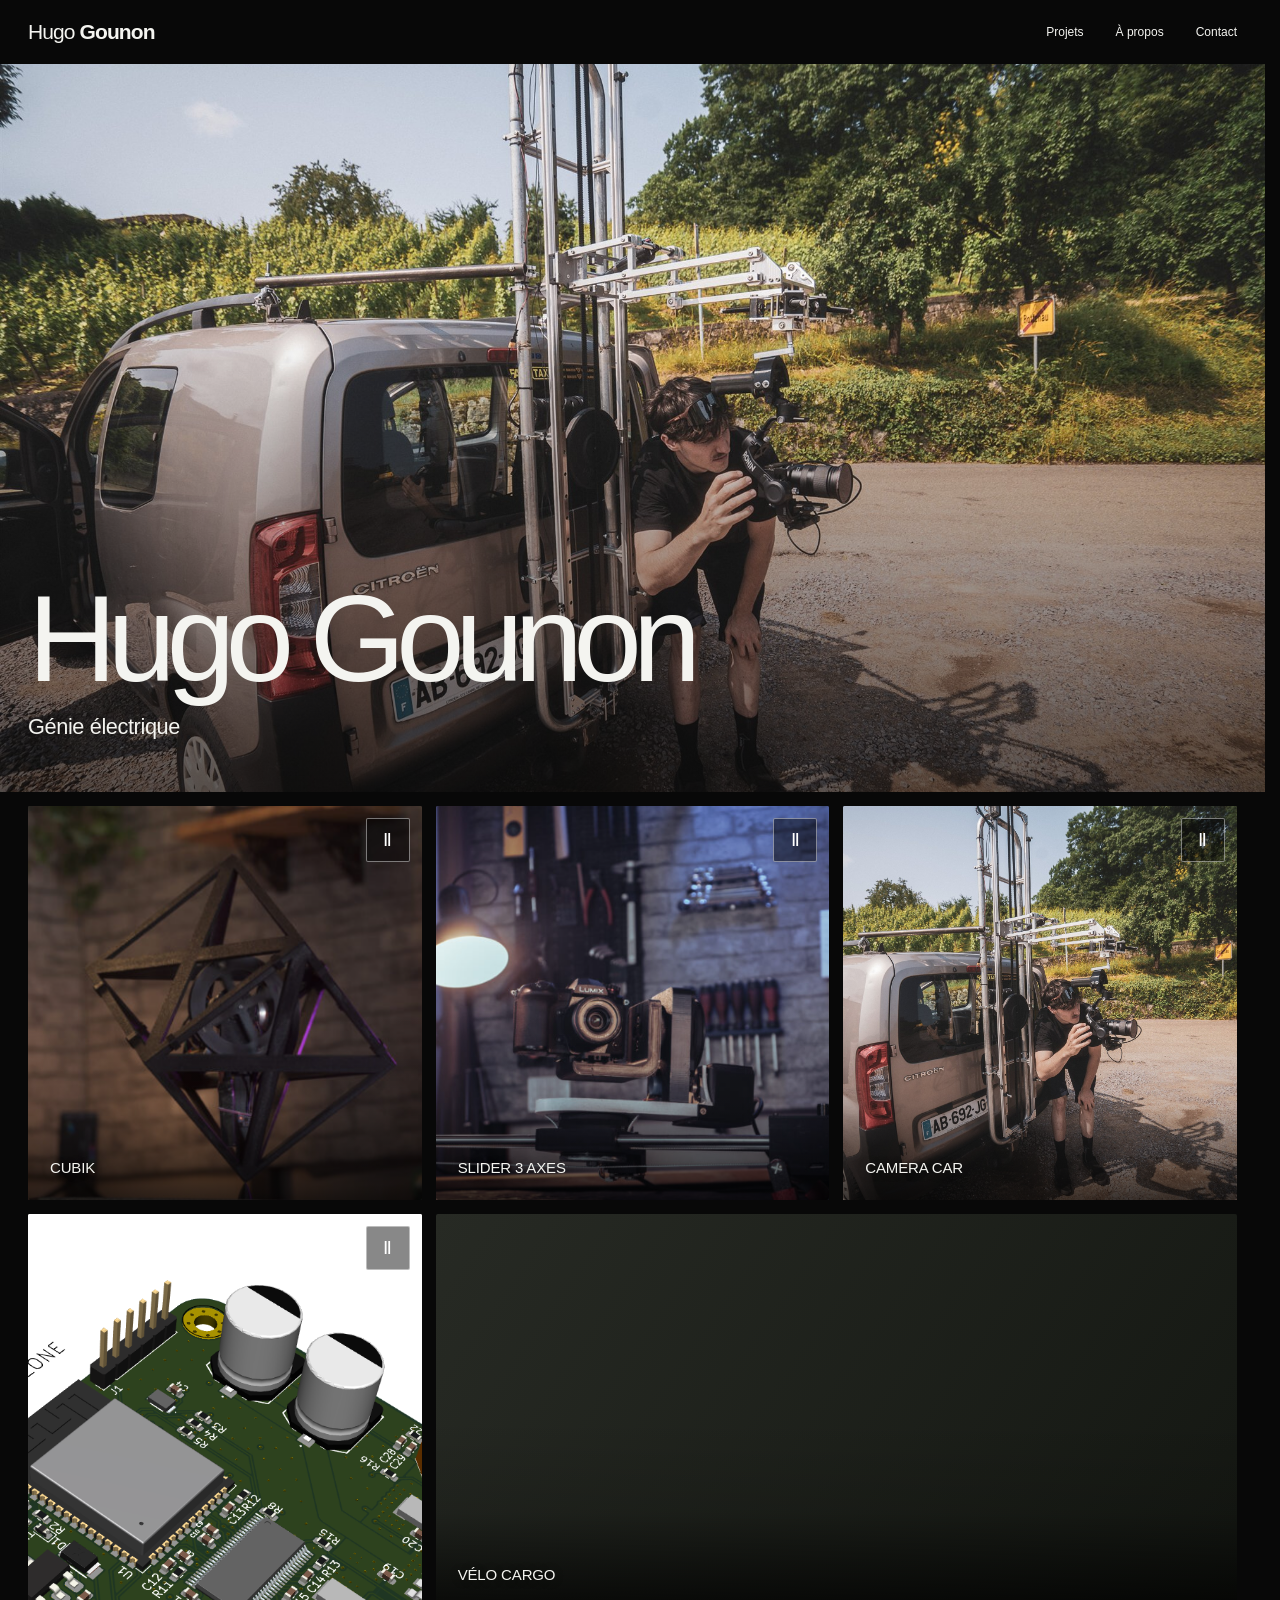
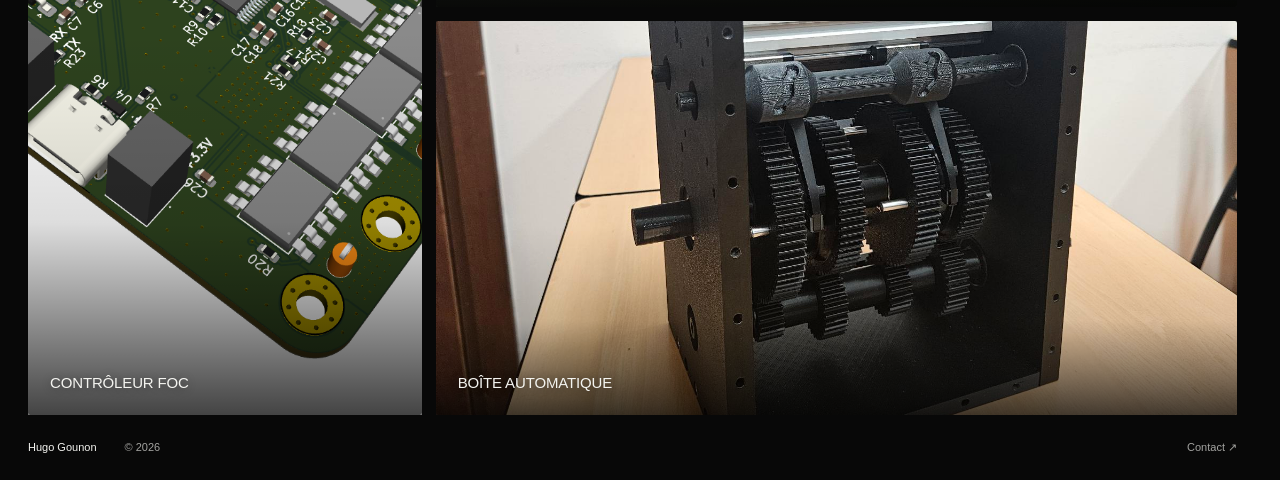
==== index.html @ f980e401 "Add files via upload" ====
<!doctype html>
<html lang="fr">
<head>
  <meta charset="utf-8">
  <meta name="viewport" content="width=device-width, initial-scale=1">
  <meta name="theme-color" content="#080808">
  <meta name="description" content="Hugo Gounon, génie électrique. Six projets en automatique, électronique embarquée, conception mécanique et audiovisuel.">
  <title>Hugo Gounon — Génie électrique</title>
  <link rel="icon" href="assets/favicon.svg" type="image/svg+xml">
  <link rel="stylesheet" href="style.css">
  <script src="script.js" defer></script>
  <noscript><style>.info-dialog{display:block;position:static;width:calc(100% - 48px);height:auto;max-height:none;margin:24px auto}.dialog-close{display:none}</style></noscript>
</head>
<body>
  <a class="skip-link" href="#contenu">Aller au contenu</a>
  <header class="site-header"><a class="wordmark" href="index.html#accueil" aria-label="Hugo Gounon, accueil">Hugo <span>Gounon</span></a><nav aria-label="Navigation principale"><a href="index.html#projets">Projets</a><a href="index.html#a-propos" data-panel>À propos</a><a href="index.html#contact" data-panel>Contact</a></nav></header>
  <main id="contenu">
    <section class="hero media-panel" id="accueil" aria-labelledby="hero-title" data-media="accueil" data-media-title="Accueil">
      <div class="media-stage" aria-hidden="true"></div><button class="media-toggle" type="button" hidden aria-label="Mettre en pause le média : Accueil">Ⅱ</button>
      <div class="media-shade" aria-hidden="true"></div>
      <div class="hero-content"><h1 id="hero-title">Hugo Gounon</h1><p>Génie électrique</p></div>
    </section>
    <section class="mosaic" id="projets" aria-labelledby="projects-title">
      <h2 id="projects-title" class="sr-only">Projets personnels</h2>
      <div class="project-grid" data-count="6" data-remainder="6" data-odd="false">
        <article class="project-tile media-panel media-theme-cubik" data-media="cubik" data-media-title="CUBIK">
          <div class="media-stage" aria-hidden="true"></div><button class="media-toggle" type="button" hidden aria-label="Mettre en pause le média : CUBIK">Ⅱ</button>
          <a class="tile-link" href="projects/cubik.html"><h3>CUBIK</h3><span class="tile-arrow" aria-hidden="true">↗</span></a>
        </article>
        <article class="project-tile media-panel media-theme-slider" data-media="slider" data-media-title="SLIDER 3 AXES">
          <div class="media-stage" aria-hidden="true"></div><button class="media-toggle" type="button" hidden aria-label="Mettre en pause le média : SLIDER 3 AXES">Ⅱ</button>
          <a class="tile-link" href="projects/slider.html"><h3>SLIDER 3 AXES</h3><span class="tile-arrow" aria-hidden="true">↗</span></a>
        </article>
        <article class="project-tile media-panel media-theme-camera-car" data-media="camera-car" data-media-title="CAMERA CAR">
          <div class="media-stage" aria-hidden="true"></div><button class="media-toggle" type="button" hidden aria-label="Mettre en pause le média : CAMERA CAR">Ⅱ</button>
          <a class="tile-link" href="projects/camera-car.html"><h3>CAMERA CAR</h3><span class="tile-arrow" aria-hidden="true">↗</span></a>
        </article>
        <article class="project-tile media-panel media-theme-foc" data-media="foc" data-media-title="CONTRÔLEUR FOC">
          <div class="media-stage" aria-hidden="true"></div><button class="media-toggle" type="button" hidden aria-label="Mettre en pause le média : CONTRÔLEUR FOC">Ⅱ</button>
          <a class="tile-link" href="projects/foc.html"><h3>CONTRÔLEUR FOC</h3><span class="tile-arrow" aria-hidden="true">↗</span></a>
        </article>
        <article class="project-tile media-panel media-theme-cargo" data-media="cargo" data-media-title="VÉLO CARGO">
          <div class="media-stage" aria-hidden="true"></div><button class="media-toggle" type="button" hidden aria-label="Mettre en pause le média : VÉLO CARGO">Ⅱ</button>
          <a class="tile-link" href="projects/cargo.html"><h3>VÉLO CARGO</h3><span class="tile-arrow" aria-hidden="true">↗</span></a>
        </article>
        <article class="project-tile media-panel media-theme-boite-auto" data-media="boite-auto" data-media-title="BOÎTE AUTOMATIQUE">
          <div class="media-stage" aria-hidden="true"></div><button class="media-toggle" type="button" hidden aria-label="Mettre en pause le média : BOÎTE AUTOMATIQUE">Ⅱ</button>
          <a class="tile-link" href="projects/boite-auto.html"><h3>BOÎTE AUTOMATIQUE</h3><span class="tile-arrow" aria-hidden="true">↗</span></a>
        </article>
      </div>
    </section>
  </main>
  <footer><a href="index.html#accueil" class="footer-name">Hugo Gounon</a><p>© <span id="year">2026</span></p><a href="index.html#contact" data-panel>Contact ↗</a></footer>
  <dialog class="info-dialog" id="a-propos" aria-labelledby="about-title">
    <div class="dialog-header"><span>Hugo Gounon</span><button class="dialog-close" type="button" data-close aria-label="Fermer À propos">Fermer <span aria-hidden="true">×</span></button></div>
    <div class="dialog-content"><h2 id="about-title" tabindex="-1">À propos.</h2><p class="lead">Je m’appelle Hugo Gounon.<br>Je suis étudiant en génie électrique à l’INSA Strasbourg.</p><p>Mes projets relient l’électronique, la programmation embarquée et la conception mécanique, avec des applications en automatique, en mobilité et en prise de vue.</p>
      <section id="competences" aria-labelledby="skills-title"><h3 id="skills-title">Compétences mises en pratique</h3><dl class="skills-list"><div><dt>Automatique et systèmes embarqués</dt><dd>Régulation PID, filtre complémentaire, Arduino, ESP32 et SimpleFOC.</dd></div><div><dt>Électronique</dt><dd>Conception et routage sous KiCad, électronique de commande et de puissance.</dd></div><div><dt>Conception mécanique et fabrication</dt><dd>Modélisation 3D, usinage, soudure et intégration électromécanique.</dd></div><div><dt>Intégration audiovisuelle</dt><dd>Mouvements de caméra motorisés et création de contenus photo et vidéo.</dd></div></dl></section>
    </div>
  </dialog>
  <dialog class="info-dialog contact-dialog" id="contact" aria-labelledby="contact-title">
    <div class="dialog-header"><span>Hugo Gounon</span><button class="dialog-close" type="button" data-close aria-label="Fermer Contact">Fermer <span aria-hidden="true">×</span></button></div>
    <div class="dialog-content"><h2 id="contact-title" tabindex="-1">Contact.</h2><p class="lead">Pour échanger sur mon parcours ou mes projets.</p><a class="email-link" href="mailto:hugo.gounon@gmail.com">hugo.gounon@gmail.com <span aria-hidden="true">↗</span></a></div>
  </dialog>
</body>
</html>
---- style.css ----
@charset "UTF-8";

:root {
  color-scheme: dark;
  --background: #080808;
  --text: #f4f4f0;
  --muted: #a3a3a0;
  --line: #ffffff24;
  --gutter: 28px;
  --gap: 14px;
}
* { box-sizing: border-box; }
html { scroll-behavior: smooth; scroll-padding-top: 78px; scrollbar-gutter: stable; }
body { margin: 0; background: var(--background); color: var(--text); font-family: Arial, Helvetica, sans-serif; -webkit-font-smoothing: antialiased; }
body.has-panel { overflow: hidden; }
a { color: inherit; text-decoration: none; }
button { font: inherit; color: inherit; cursor: pointer; }
a, button { -webkit-tap-highlight-color: transparent; }
a:focus-visible, button:focus-visible { outline: 2px solid white; outline-offset: 5px; }
[hidden] { display: none !important; }
h1, h2, h3, p { margin-top: 0; }
::selection { background: #e3e3d9; color: #080808; }
.sr-only, .media-status { position: absolute; width: 1px; height: 1px; padding: 0; margin: -1px; overflow: hidden; clip-path: inset(50%); white-space: nowrap; border: 0; }
.skip-link { position: fixed; z-index: 100; top: 10px; left: 16px; padding: 12px 16px; background: white; color: black; transform: translateY(-160%); }
.skip-link:focus { transform: translateY(0); }

/* Une seule ligne noire. Aucun menu masqué sur téléphone. */
.site-header { position: sticky; top: 0; z-index: 20; height: 64px; padding: 0 var(--gutter); display: flex; align-items: center; justify-content: space-between; gap: 24px; background: #080808; }
.wordmark { font-size: 21px; font-weight: 400; letter-spacing: -.9px; white-space: nowrap; }
.wordmark span { font-weight: 700; }
nav { display: flex; align-items: center; gap: 32px; }
nav a { padding: 14px 0; font-size: 12px; line-height: 1.4; white-space: nowrap; }
nav a:hover { color: #b7b7b0; }

/* Un seul visuel et deux lignes d’identité. */
.media-panel { position: relative; isolation: isolate; overflow: hidden; background: #17191a; }
.media-stage { position: absolute; inset: 0; z-index: -2; pointer-events: none; }
.media-stage img, .media-stage video { position: absolute; inset: 0; width: 100%; height: 100%; object-fit: cover; object-position: var(--media-position, center); }
.media-fallback { z-index: 0; }
.media-slide { z-index: 1; }
.media-video { z-index: 2; }
.media-slide, .media-video { opacity: 0; transition: opacity 1.4s ease; }
.media-slide.is-active, .media-video.is-playing { opacity: 1; }
.hero { min-height: 520px; height: calc(88svh - 64px); max-height: 1000px; display: flex; align-items: flex-end; padding: 52px var(--gutter); }
.hero .media-stage { background: #10141c; }
.hero { background: radial-gradient(ellipse at 76% 22%, #252a27 0%, #121615 42%, #0b0d0c 80%); }
.hero .media-stage:empty { background: transparent; }
.hero .media-fallback { object-position: var(--media-position, center); }
.media-shade { position: absolute; inset: 0; z-index: -1; pointer-events: none; background: linear-gradient(0deg, #0009, transparent 64%); }
.hero-content h1 { font-size: clamp(54px, 9.6vw, 156px); font-weight: 500; letter-spacing: -.075em; line-height: .94; margin-bottom: 18px; overflow-wrap: anywhere; }
.hero-content p { font-size: clamp(17px, 1.7vw, 25px); font-weight: 400; letter-spacing: -.4px; margin-bottom: 0; }
.media-toggle { position: absolute; z-index: 4; right: 12px; top: 12px; width: 44px; height: 44px; padding: 0; display: grid; place-items: center; border: 1px solid #ffffff70; border-radius: 2px; background: #0007; color: white; font-size: 18px; line-height: 1; }
.media-toggle:hover { background: #000c; }
.hero .media-toggle { top: auto; bottom: 32px; right: var(--gutter); }

/* Le motif complet : 3 carrés / portrait + paysage / portrait + 2 carrés.
   Les emplacements réellement présents déterminent la taille de la grille. */
.mosaic { margin: 0; padding: var(--gap) var(--gutter) 0; container-type: inline-size; }
.project-grid { display: grid; grid-template-columns: repeat(3, minmax(0, 1fr)); grid-auto-flow: row; grid-auto-rows: calc((100vw - 2 * var(--gutter) - 2 * var(--gap)) / 3); gap: var(--gap); }
@supports (width: 1cqw) { .project-grid { grid-auto-rows: calc((100cqw - 2 * var(--gap)) / 3); } }
.project-tile { border-radius: 2px; min-width: 0; min-height: 0; }
.project-tile:nth-child(7n + 4) { grid-row: span 2; }
.project-tile:nth-child(7n + 5) { grid-column: span 2; }
/* Adaptation des séries courtes, sans case de remplissage. */
.project-grid[data-count="2"] .project-tile:nth-child(2) { grid-column: span 2; }
.project-grid[data-count="1"] { grid-template-columns: 1fr; grid-auto-rows: auto; }
.project-grid[data-count="1"] .project-tile { aspect-ratio: 16 / 9; }
/* Un reliquat de 4 ou 6 vues occupe aussi toute la largeur, sans faux média. */
.project-grid[data-remainder="4"] .project-tile:last-child { grid-column: span 3; grid-row: span 1; }
.project-grid[data-remainder="6"] .project-tile:last-child { grid-column: span 2; }
.project-grid[data-remainder="1"]:not([data-count="1"]) .project-tile:last-child { grid-column: span 3; }
.project-grid[data-remainder="2"] .project-tile:last-child { grid-column: span 2; }
.project-grid[data-remainder="5"] .project-tile:nth-last-child(2) { grid-row: span 1; }
.media-theme-cubik { background: linear-gradient(145deg, #282c29, #141715); }
.media-theme-slider { background: linear-gradient(135deg, #232827, #121615); }
.media-theme-camera-car { background: linear-gradient(155deg, #292929, #161616); }
.media-theme-foc { background: linear-gradient(165deg, #282923, #151612); }
.media-theme-cargo { background: linear-gradient(125deg, #272a24, #141712); }
.media-theme-boite-auto { background: linear-gradient(150deg, #25292b, #131617); }
.project-tile .media-stage { transition: transform .8s cubic-bezier(.2,.6,.3,1); }
.tile-link { position: absolute; inset: 0; display: flex; justify-content: space-between; align-items: flex-end; gap: 20px; padding: 22px; background: linear-gradient(0deg, #000b, #0002 24%, transparent 48%); }
.tile-link h3 { font-size: 15px; font-weight: 400; line-height: 1.4; letter-spacing: -.15px; margin: 0; max-width: calc(100% - 30px); text-shadow: 0 1px 8px #0006; }
.tile-arrow { flex-shrink: 0; font-size: 22px; line-height: 1; opacity: 0; transform: translate(-3px, 3px); transition: opacity .25s, transform .25s; }
.tile-link:focus-visible { outline-offset: -5px; }
.project-tile:focus-within .tile-arrow { opacity: 1; transform: none; }
@media (hover: hover) and (pointer: fine) {
  .project-tile:hover .media-stage { transform: scale(1.025); }
  .project-tile:hover .tile-arrow { opacity: 1; transform: none; }
}
@media (hover: none) { .tile-arrow { opacity: 1; transform: none; } }

footer { padding: 26px var(--gutter); display: flex; align-items: center; gap: 28px; font-size: 11px; color: var(--muted); }
footer p { margin: 0; }
footer>a:last-child { margin-left: auto; }
.footer-name { color: var(--text); }

/* Les explications sont disponibles au clic, hors de la page d’accueil. */
.info-dialog { position: fixed; inset: 0 0 0 auto; margin: 0; padding: 0; width: min(760px, 100%); max-width: 100%; height: 100dvh; max-height: 100dvh; overflow: auto; overscroll-behavior: contain; border: 0; border-left: 1px solid var(--line); background: #111212; color: var(--text); }
.info-dialog::backdrop { background: #000a; backdrop-filter: blur(5px); }
.dialog-header { position: sticky; top: 0; z-index: 2; padding: 18px 32px; background: #111212; border-bottom: 1px solid var(--line); display: flex; justify-content: space-between; align-items: center; gap: 20px; font-size: 11px; }
.dialog-close { min-height: 44px; padding: 10px 0 10px 16px; border: 0; background: transparent; font-size: 11px; }
.dialog-close span { font-size: 24px; vertical-align: -2px; margin-left: 14px; }
.dialog-content { padding: 54px clamp(24px, 5vw, 64px) 64px; }
.dialog-content h2 { font-size: clamp(40px, 5.5vw, 70px); line-height: .98; letter-spacing: -.055em; font-weight: 500; margin-bottom: 36px; }
.dialog-content h2:focus { outline: none; }
.dialog-content h3 { font-size: 21px; font-weight: 500; letter-spacing: -.5px; line-height: 1.3; margin: 38px 0 16px; }
.dialog-content p { font-size: 14px; line-height: 1.85; color: #b7bcb8; }
.dialog-content .lead { font-size: 20px; line-height: 1.6; color: var(--text); }
.editor-note { border-left: 1px solid #858c7c; padding-left: 18px; margin: 30px 0; }
.editor-note h3 { margin-top: 0; }
.skills-list { margin: 24px 0 40px; }
.skills-list>div { padding: 20px 0; border-top: 1px solid var(--line); }
.skills-list dt { font-size: 15px; margin-bottom: 8px; }
.skills-list dd { margin: 0; font-size: 13px; line-height: 1.7; color: var(--muted); }
.cv-status { padding-top: 20px; border-top: 1px solid var(--line); }
code { color: #d4d9cd; font-size: .95em; }
.email-link { display: inline-block; max-width: 100%; font-size: clamp(16px, 2.5vw, 25px); padding: 20px 0; border-bottom: 1px solid #fff8; overflow-wrap: anywhere; }
.email-link span { margin-left: 12px; }

/* Pages de projets : un média principal, un récit lisible et des repères sobres. */
.project-main { max-width: 1640px; margin: 0 auto; }
.project-intro { padding: 48px var(--gutter) 52px; }
.back-link { display: inline-flex; align-items: center; gap: 16px; min-height: 44px; font-size: 12px; color: #c3c6bf; margin-bottom: 52px; }
.back-link:hover { color: white; }
.project-intro h1 { font-size: clamp(38px, 7.7vw, 124px); line-height: .98; letter-spacing: -.06em; font-weight: 500; margin: 0 0 22px; overflow-wrap: anywhere; }
.project-subtitle { font-size: clamp(20px, 2.5vw, 34px); line-height: 1.3; letter-spacing: -.6px; margin-bottom: 26px; }
.project-hook { max-width: 730px; font-size: clamp(16px, 1.5vw, 20px); line-height: 1.7; color: #b8bdb7; margin-bottom: 0; }
.project-status { display: table; padding: 8px 12px; border: 1px solid #ffffff38; font-size: 10px; line-height: 1.6; letter-spacing: 1px; margin: 0 0 26px; }
.project-main-media { margin: 0 var(--gutter); aspect-ratio: 16 / 9; border-radius: 2px; }
.project-main-media .media-stage { pointer-events: auto; z-index: 0; }
.project-main-media .media-stage img, .project-main-media .media-stage video { object-fit: contain; }
.project-main-media .detail-video { opacity: 1; }
.media-empty-title { position: absolute; z-index: 3; left: 24px; bottom: 22px; margin: 0; font-size: 16px; font-weight: 400; pointer-events: none; }
.project-body { display: grid; grid-template-columns: minmax(0, 1.65fr) minmax(240px, 1fr); gap: clamp(36px, 7vw, 112px); padding: 76px var(--gutter); }
.project-copy { max-width: 760px; min-width: 0; }
.project-copy section+section { margin-top: 44px; }
.project-copy h2, .project-facts h2, .project-gallery h2, .project-links h2 { font-size: 23px; line-height: 1.3; letter-spacing: -.5px; font-weight: 500; margin-bottom: 22px; }
.project-copy p, .project-copy li { font-size: 15px; line-height: 1.85; color: #b8bdb7; overflow-wrap: anywhere; }
.project-copy p:last-child { margin-bottom: 0; }
.project-copy ul { padding-left: 20px; margin: 0; }
.project-copy li+li { margin-top: 10px; }
.project-facts { align-self: start; position: sticky; top: 100px; min-width: 0; }
.project-facts h2 { font-size: 16px; margin-bottom: 28px; }
.project-facts dl { margin: 0; }
.project-facts dl>div { border-top: 1px solid var(--line); padding: 18px 0; }
.project-facts dt { font-size: 11px; line-height: 1.6; color: #a3aba0; margin-bottom: 7px; }
.project-facts dd { margin: 0; font-size: 18px; line-height: 1.5; letter-spacing: -.3px; overflow-wrap: anywhere; }
.project-gallery { margin: 0 var(--gutter) 64px; }
.gallery-grid { display: grid; grid-template-columns: repeat(2, minmax(0, 1fr)); gap: var(--gap); }
.gallery-grid figure { margin: 0; min-width: 0; background: #151816; overflow: hidden; border-radius: 2px; align-self: start; }
.gallery-grid img { display: block; width: 100%; height: auto; object-fit: contain; opacity: 0; }
.gallery-grid img.is-loaded { opacity: 1; }
.gallery-grid figcaption { padding: 16px; color: #b8bdb7; font-size: 12px; line-height: 1.7; }
.project-links { margin: 0 var(--gutter) 64px; padding-top: 32px; border-top: 1px solid var(--line); }
.project-links>div { display: flex; flex-wrap: wrap; gap: 20px 40px; }
.project-links a { display: inline-flex; align-items: center; gap: 32px; min-height: 44px; border-bottom: 1px solid #ffffff70; padding: 10px 0; font-size: 13px; }
.project-pagination { display: flex; justify-content: space-between; align-items: center; gap: 32px; margin: 0 var(--gutter); padding: 34px 0; border-top: 1px solid var(--line); }
.project-pagination a { min-width: 0; min-height: 44px; font-size: 13px; line-height: 1.6; overflow-wrap: anywhere; }
.project-pagination a:last-child { text-align: right; }
.pagination-label { display: block; font-size: 10px; line-height: 1.7; color: #a3aba0; margin-bottom: 8px; }
.project-page footer { border-top: 1px solid var(--line); }

@media (max-width: 800px) and (min-width: 561px) {
  .project-grid { grid-template-columns: repeat(2, minmax(0, 1fr)); grid-auto-rows: calc((100cqw - var(--gap)) / 2); }
  .project-tile:nth-child(n) { grid-column: auto; grid-row: auto; }
  .project-grid[data-count="2"] .project-tile:nth-child(2) { grid-column: auto; }
  .project-grid[data-remainder] .project-tile:last-child { grid-column: auto; }
  .project-grid[data-remainder="1"]:not([data-count="1"]) .project-tile:last-child { grid-column: auto; }
  .project-grid[data-odd="true"] .project-tile:last-child { grid-column: span 2; }
  .project-grid[data-count="1"] .project-tile:last-child { grid-column: auto; }
  .project-grid[data-count="1"] { grid-auto-rows: auto; }
}
@media (max-width: 800px) {
  .project-body { grid-template-columns: 1fr; padding-top: 46px; gap: 46px; }
  .project-facts { position: static; }
  .project-facts dl { display: grid; grid-template-columns: repeat(2, minmax(0, 1fr)); gap: 0 24px; }
}
@media (max-width: 560px) {
  :root { --gutter: 24px; --gap: 12px; }
  html { scroll-padding-top: 68px; }
  .site-header { height: 60px; gap: 14px; }
  .wordmark { font-size: 16px; letter-spacing: -.6px; }
  nav { gap: 17px; }
  nav a { font-size: 11px; min-height: 44px; display: flex; align-items: center; }
  .hero { min-height: 440px; height: calc(82svh - 60px); padding-bottom: 35px; }
  .hero-content h1 { font-size: clamp(39px, 11vw, 62px); letter-spacing: -.07em; margin-bottom: 13px; }
  .hero-content p { font-size: 17px; }
  .hero .media-toggle { bottom: auto; top: 16px; right: 16px; }
  .project-grid { grid-template-columns: 1fr; grid-auto-rows: auto; }
  .project-tile:nth-child(n), .project-grid[data-count="2"] .project-tile:nth-child(n), .project-grid[data-remainder] .project-tile:last-child, .project-grid[data-remainder="1"]:not([data-count="1"]) .project-tile:last-child { grid-column: auto; grid-row: auto; aspect-ratio: 1 / 1; }
  .project-tile:nth-child(7n + 4) { aspect-ratio: 3 / 4; }
  .project-tile:nth-child(7n + 5), .project-grid[data-count="2"] .project-tile:nth-child(2) { aspect-ratio: 4 / 3; }
  .tile-link { padding: 19px; }
  .tile-link h3 { font-size: 14px; }
  .tile-arrow { opacity: 1; transform: none; }
  footer { gap: 18px; padding-top: 24px; padding-bottom: 24px; font-size: 10px; }
  .dialog-header { padding: 12px 24px; }
  .dialog-content { padding-top: 38px; }
  .dialog-content .lead { font-size: 18px; }
  .project-intro { padding-top: 22px; padding-bottom: 32px; }
  .back-link { margin-bottom: 32px; }
  .project-intro h1 { font-size: clamp(34px, 9.4vw, 53px); }
  .project-main-media { aspect-ratio: 4 / 3; }
  .media-empty-title { left: 18px; bottom: 18px; font-size: 13px; }
  .project-body { padding-bottom: 46px; }
  .project-copy h2, .project-gallery h2, .project-links h2 { font-size: 21px; }
  .project-copy p, .project-copy li { font-size: 14px; }
  .project-facts dd { font-size: 16px; }
  .gallery-grid { grid-template-columns: 1fr; }
  .project-pagination { gap: 20px; }
  .project-pagination a { font-size: 11px; }
}
@media (max-width: 350px) {
  .site-header { gap: 10px; }
  nav { gap: 12px; }
  nav a { font-size: 10px; }
  .wordmark { font-size: 15px; }
}
@media (prefers-reduced-motion: reduce) {
  html { scroll-behavior: auto; }
  *, *::before, *::after { transition: none !important; animation: none !important; }
  .project-tile:hover .media-stage { transform: none; }
}
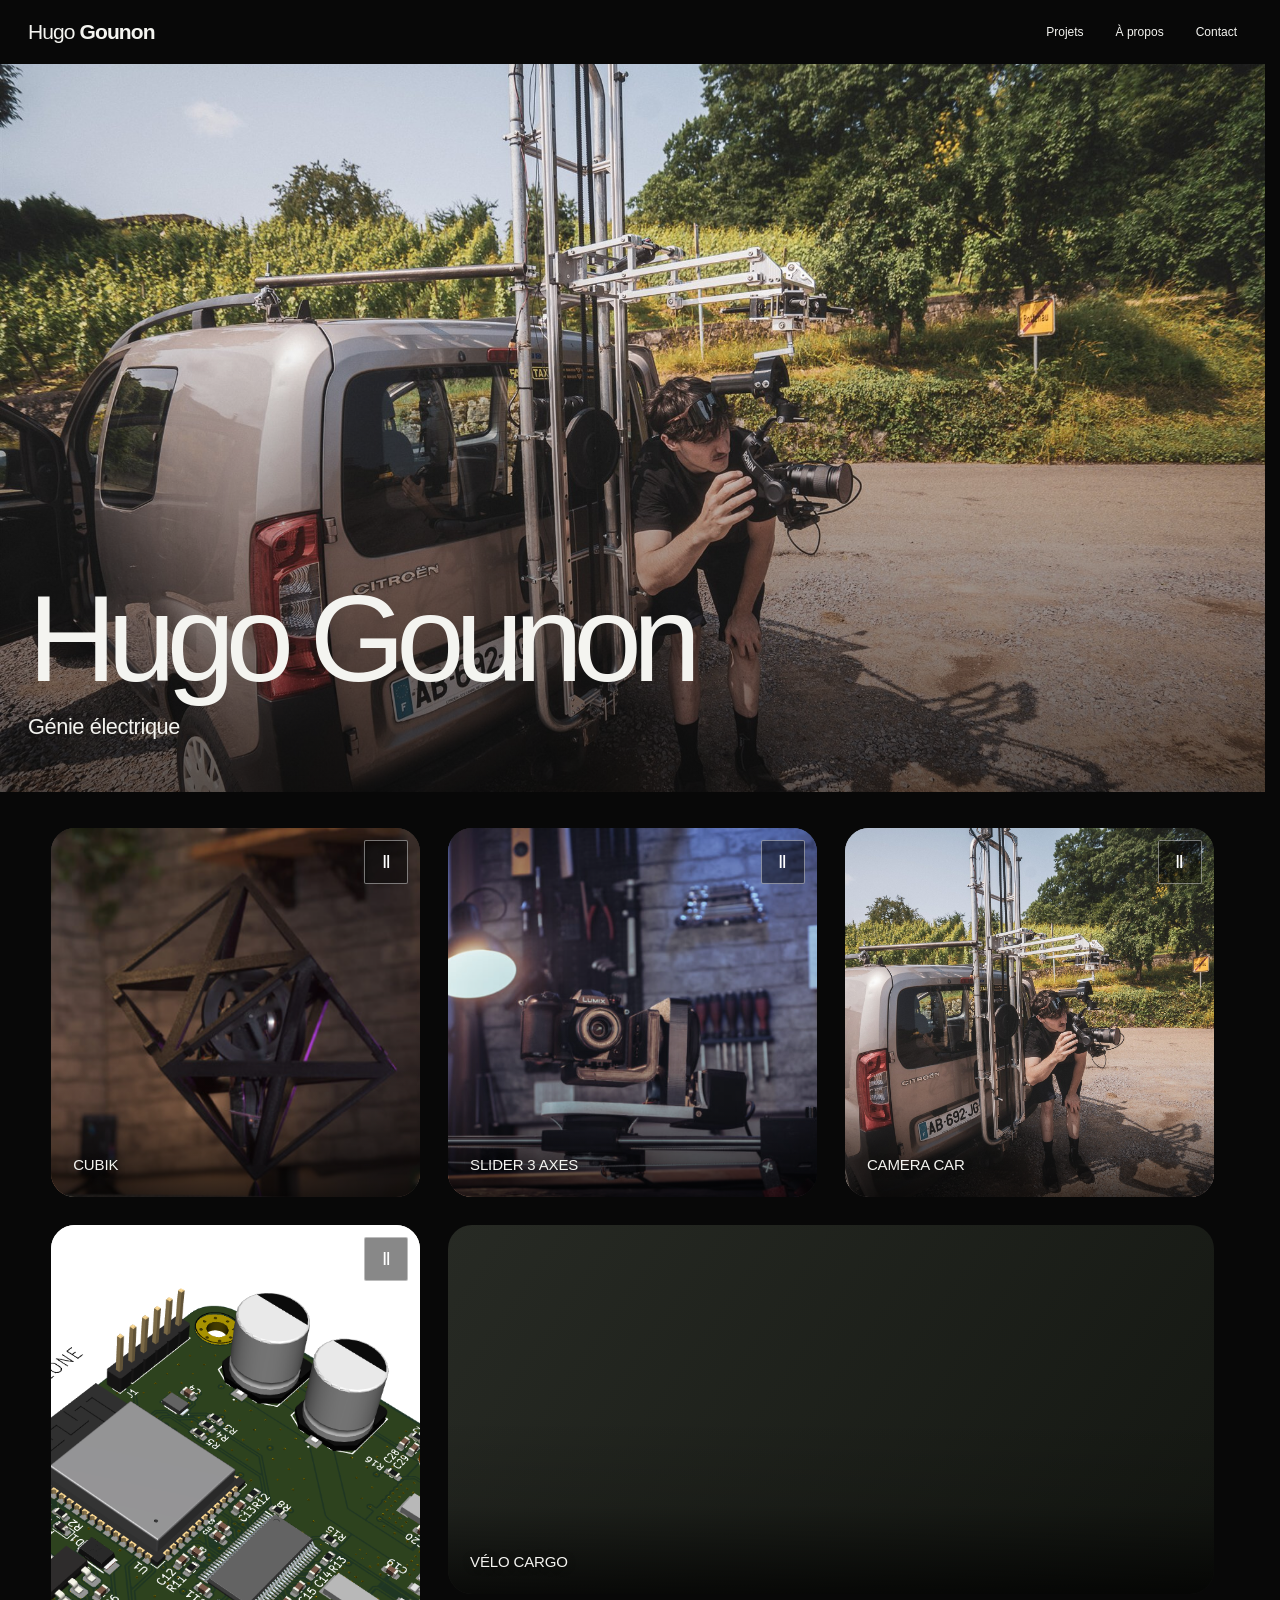
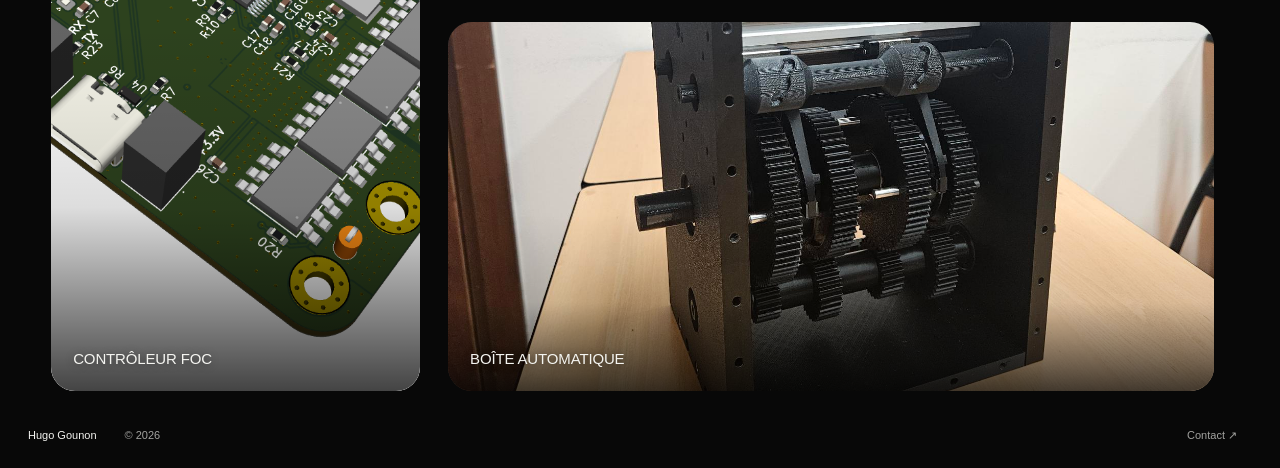
==== commit 7aac0e6b: "release" ====
--- a/index.html
+++ b/index.html
@@ -6,7 +6,7 @@
   <meta name="theme-color" content="#080808">
   <meta name="description" content="Hugo Gounon, génie électrique. Six projets en automatique, électronique embarquée, conception mécanique et audiovisuel.">
   <title>Hugo Gounon — Génie électrique</title>
-  <link rel="icon" href="assets/favicon.svg" type="image/svg+xml">
+  <link rel="icon" href="assets/hg-prod-zoom.png?v=4" type="image/png">
   <link rel="stylesheet" href="style.css">
   <script src="script.js" defer></script>
   <noscript><style>.info-dialog{display:block;position:static;width:calc(100% - 48px);height:auto;max-height:none;margin:24px auto}.dialog-close{display:none}</style></noscript>
@@ -25,27 +25,27 @@
       <div class="project-grid" data-count="6" data-remainder="6" data-odd="false">
         <article class="project-tile media-panel media-theme-cubik" data-media="cubik" data-media-title="CUBIK">
           <div class="media-stage" aria-hidden="true"></div><button class="media-toggle" type="button" hidden aria-label="Mettre en pause le média : CUBIK">Ⅱ</button>
-          <a class="tile-link" href="projects/cubik.html"><h3>CUBIK</h3><span class="tile-arrow" aria-hidden="true">↗</span></a>
+          <a class="tile-link" href="projects/cubik.html"><div class="tile-copy"><h3>CUBIK</h3><div class="tile-description"><p><span class="tile-description-text">Un cube capable de tenir sur un coin et de corriger son équilibre en temps réel.</span><span class="tile-scramble" aria-hidden="true">Un cube capable de tenir sur un coin et de corriger son équilibre en temps réel.</span></p></div></div><span class="tile-arrow" aria-hidden="true">↗</span></a>
         </article>
         <article class="project-tile media-panel media-theme-slider" data-media="slider" data-media-title="SLIDER 3 AXES">
           <div class="media-stage" aria-hidden="true"></div><button class="media-toggle" type="button" hidden aria-label="Mettre en pause le média : SLIDER 3 AXES">Ⅱ</button>
-          <a class="tile-link" href="projects/slider.html"><h3>SLIDER 3 AXES</h3><span class="tile-arrow" aria-hidden="true">↗</span></a>
+          <a class="tile-link" href="projects/slider.html"><div class="tile-copy"><h3>SLIDER 3 AXES</h3><div class="tile-description"><p><span class="tile-description-text">Un slider motorisé pour créer et reproduire des mouvements de caméra précis.</span><span class="tile-scramble" aria-hidden="true">Un slider motorisé pour créer et reproduire des mouvements de caméra précis.</span></p></div></div><span class="tile-arrow" aria-hidden="true">↗</span></a>
         </article>
         <article class="project-tile media-panel media-theme-camera-car" data-media="camera-car" data-media-title="CAMERA CAR">
           <div class="media-stage" aria-hidden="true"></div><button class="media-toggle" type="button" hidden aria-label="Mettre en pause le média : CAMERA CAR">Ⅱ</button>
-          <a class="tile-link" href="projects/camera-car.html"><h3>CAMERA CAR</h3><span class="tile-arrow" aria-hidden="true">↗</span></a>
+          <a class="tile-link" href="projects/camera-car.html"><div class="tile-copy"><h3>CAMERA CAR</h3><div class="tile-description"><p><span class="tile-description-text">Un bras articulé motorisé pour déplacer la caméra et varier les angles pendant la prise de vue.</span><span class="tile-scramble" aria-hidden="true">Un bras articulé motorisé pour déplacer la caméra et varier les angles pendant la prise de vue.</span></p></div></div><span class="tile-arrow" aria-hidden="true">↗</span></a>
         </article>
         <article class="project-tile media-panel media-theme-foc" data-media="foc" data-media-title="CONTRÔLEUR FOC">
           <div class="media-stage" aria-hidden="true"></div><button class="media-toggle" type="button" hidden aria-label="Mettre en pause le média : CONTRÔLEUR FOC">Ⅱ</button>
-          <a class="tile-link" href="projects/foc.html"><h3>CONTRÔLEUR FOC</h3><span class="tile-arrow" aria-hidden="true">↗</span></a>
+          <a class="tile-link" href="projects/foc.html"><div class="tile-copy"><h3>CONTRÔLEUR FOC</h3><div class="tile-description"><p><span class="tile-description-text">Une carte de commande pour moteur brushless, conçue intégralement autour d’un ESP32.</span><span class="tile-scramble" aria-hidden="true">Une carte de commande pour moteur brushless, conçue intégralement autour d’un ESP32.</span></p></div></div><span class="tile-arrow" aria-hidden="true">↗</span></a>
         </article>
         <article class="project-tile media-panel media-theme-cargo" data-media="cargo" data-media-title="VÉLO CARGO">
           <div class="media-stage" aria-hidden="true"></div><button class="media-toggle" type="button" hidden aria-label="Mettre en pause le média : VÉLO CARGO">Ⅱ</button>
-          <a class="tile-link" href="projects/cargo.html"><h3>VÉLO CARGO</h3><span class="tile-arrow" aria-hidden="true">↗</span></a>
+          <a class="tile-link" href="projects/cargo.html"><div class="tile-copy"><h3>VÉLO CARGO</h3><div class="tile-description"><p><span class="tile-description-text">Transformer un ancien VTT en vélo cargo électrique : une fabrication personnelle éprouvée sur 7 000 km.</span><span class="tile-scramble" aria-hidden="true">Transformer un ancien VTT en vélo cargo électrique : une fabrication personnelle éprouvée sur 7 000 km.</span></p></div></div><span class="tile-arrow" aria-hidden="true">↗</span></a>
         </article>
         <article class="project-tile media-panel media-theme-boite-auto" data-media="boite-auto" data-media-title="BOÎTE AUTOMATIQUE">
           <div class="media-stage" aria-hidden="true"></div><button class="media-toggle" type="button" hidden aria-label="Mettre en pause le média : BOÎTE AUTOMATIQUE">Ⅱ</button>
-          <a class="tile-link" href="projects/boite-auto.html"><h3>BOÎTE AUTOMATIQUE</h3><span class="tile-arrow" aria-hidden="true">↗</span></a>
+          <a class="tile-link" href="projects/boite-auto.html"><div class="tile-copy"><h3>BOÎTE AUTOMATIQUE</h3><div class="tile-description"><p><span class="tile-description-text">Développer une transmission automatique associant mécanique, capteurs et pilotage électronique.</span><span class="tile-scramble" aria-hidden="true">Développer une transmission automatique associant mécanique, capteurs et pilotage électronique.</span></p></div></div><span class="tile-arrow" aria-hidden="true">↗</span></a>
         </article>
       </div>
     </section>
--- a/style.css
+++ b/style.css
@@ -55,10 +55,10 @@
 
 /* Le motif complet : 3 carrés / portrait + paysage / portrait + 2 carrés.
    Les emplacements réellement présents déterminent la taille de la grille. */
-.mosaic { margin: 0; padding: var(--gap) var(--gutter) 0; container-type: inline-size; }
+.mosaic { --gap: 28px; max-width: 1440px; margin: 0 auto; padding: 36px clamp(24px, 4vw, 64px) 12px; container-type: inline-size; }
 .project-grid { display: grid; grid-template-columns: repeat(3, minmax(0, 1fr)); grid-auto-flow: row; grid-auto-rows: calc((100vw - 2 * var(--gutter) - 2 * var(--gap)) / 3); gap: var(--gap); }
 @supports (width: 1cqw) { .project-grid { grid-auto-rows: calc((100cqw - 2 * var(--gap)) / 3); } }
-.project-tile { border-radius: 2px; min-width: 0; min-height: 0; }
+.project-tile { border-radius: 24px; min-width: 0; min-height: 0; }
 .project-tile:nth-child(7n + 4) { grid-row: span 2; }
 .project-tile:nth-child(7n + 5) { grid-column: span 2; }
 /* Adaptation des séries courtes, sans case de remplissage. */
@@ -80,14 +80,32 @@
 .project-tile .media-stage { transition: transform .8s cubic-bezier(.2,.6,.3,1); }
 .tile-link { position: absolute; inset: 0; display: flex; justify-content: space-between; align-items: flex-end; gap: 20px; padding: 22px; background: linear-gradient(0deg, #000b, #0002 24%, transparent 48%); }
 .tile-link h3 { font-size: 15px; font-weight: 400; line-height: 1.4; letter-spacing: -.15px; margin: 0; max-width: calc(100% - 30px); text-shadow: 0 1px 8px #0006; }
+.tile-copy { flex: 1; min-width: 0; display: grid; grid-template-rows: auto 0fr; transition: grid-template-rows .4s cubic-bezier(.2,.6,.3,1); }
+.tile-copy h3 { max-width: 100%; }
+.tile-description { min-height: 0; overflow: hidden; opacity: 0; transform: translateY(8px); transition: opacity .3s, transform .4s; }
+.tile-description p { position: relative; margin: 12px 0 0; max-width: 40ch; font-size: 13px; line-height: 1.6; color: #e3e3dd; text-shadow: 0 1px 8px #000a; }
+.tile-description-text { display: block; opacity: 0; }
+.tile-scramble { position: absolute; inset: 0; display: block; overflow: hidden; }
+.project-tile:focus-within .tile-copy { grid-template-rows: auto 1fr; }
+.project-tile:focus-within .tile-description { opacity: 1; transform: none; }
+.tile-link::before { content: ''; position: absolute; inset: 0; z-index: -1; opacity: 0; background: linear-gradient(0deg, #000d, #0006 45%, transparent 80%); transition: opacity .4s; }
+.project-tile:focus-within .tile-link::before { opacity: 1; }
 .tile-arrow { flex-shrink: 0; font-size: 22px; line-height: 1; opacity: 0; transform: translate(-3px, 3px); transition: opacity .25s, transform .25s; }
 .tile-link:focus-visible { outline-offset: -5px; }
 .project-tile:focus-within .tile-arrow { opacity: 1; transform: none; }
 @media (hover: hover) and (pointer: fine) {
+  .project-tile:hover .tile-copy { grid-template-rows: auto 1fr; }
+  .project-tile:hover .tile-description { opacity: 1; transform: none; }
+  .project-tile:hover .tile-link::before { opacity: 1; }
   .project-tile:hover .media-stage { transform: scale(1.025); }
   .project-tile:hover .tile-arrow { opacity: 1; transform: none; }
 }
-@media (hover: none) { .tile-arrow { opacity: 1; transform: none; } }
+@media (hover: none) {
+  .tile-arrow { opacity: 1; transform: none; }
+  .tile-copy { grid-template-rows: auto 1fr; }
+  .tile-description { opacity: 1; transform: none; }
+  .tile-link::before { opacity: 1; }
+}
 
 footer { padding: 26px var(--gutter); display: flex; align-items: center; gap: 28px; font-size: 11px; color: var(--muted); }
 footer p { margin: 0; }
@@ -177,6 +195,7 @@
 }
 @media (max-width: 560px) {
   :root { --gutter: 24px; --gap: 12px; }
+  .mosaic { --gap: 22px; padding-top: 26px; }
   html { scroll-padding-top: 68px; }
   .site-header { height: 60px; gap: 14px; }
   .wordmark { font-size: 16px; letter-spacing: -.6px; }
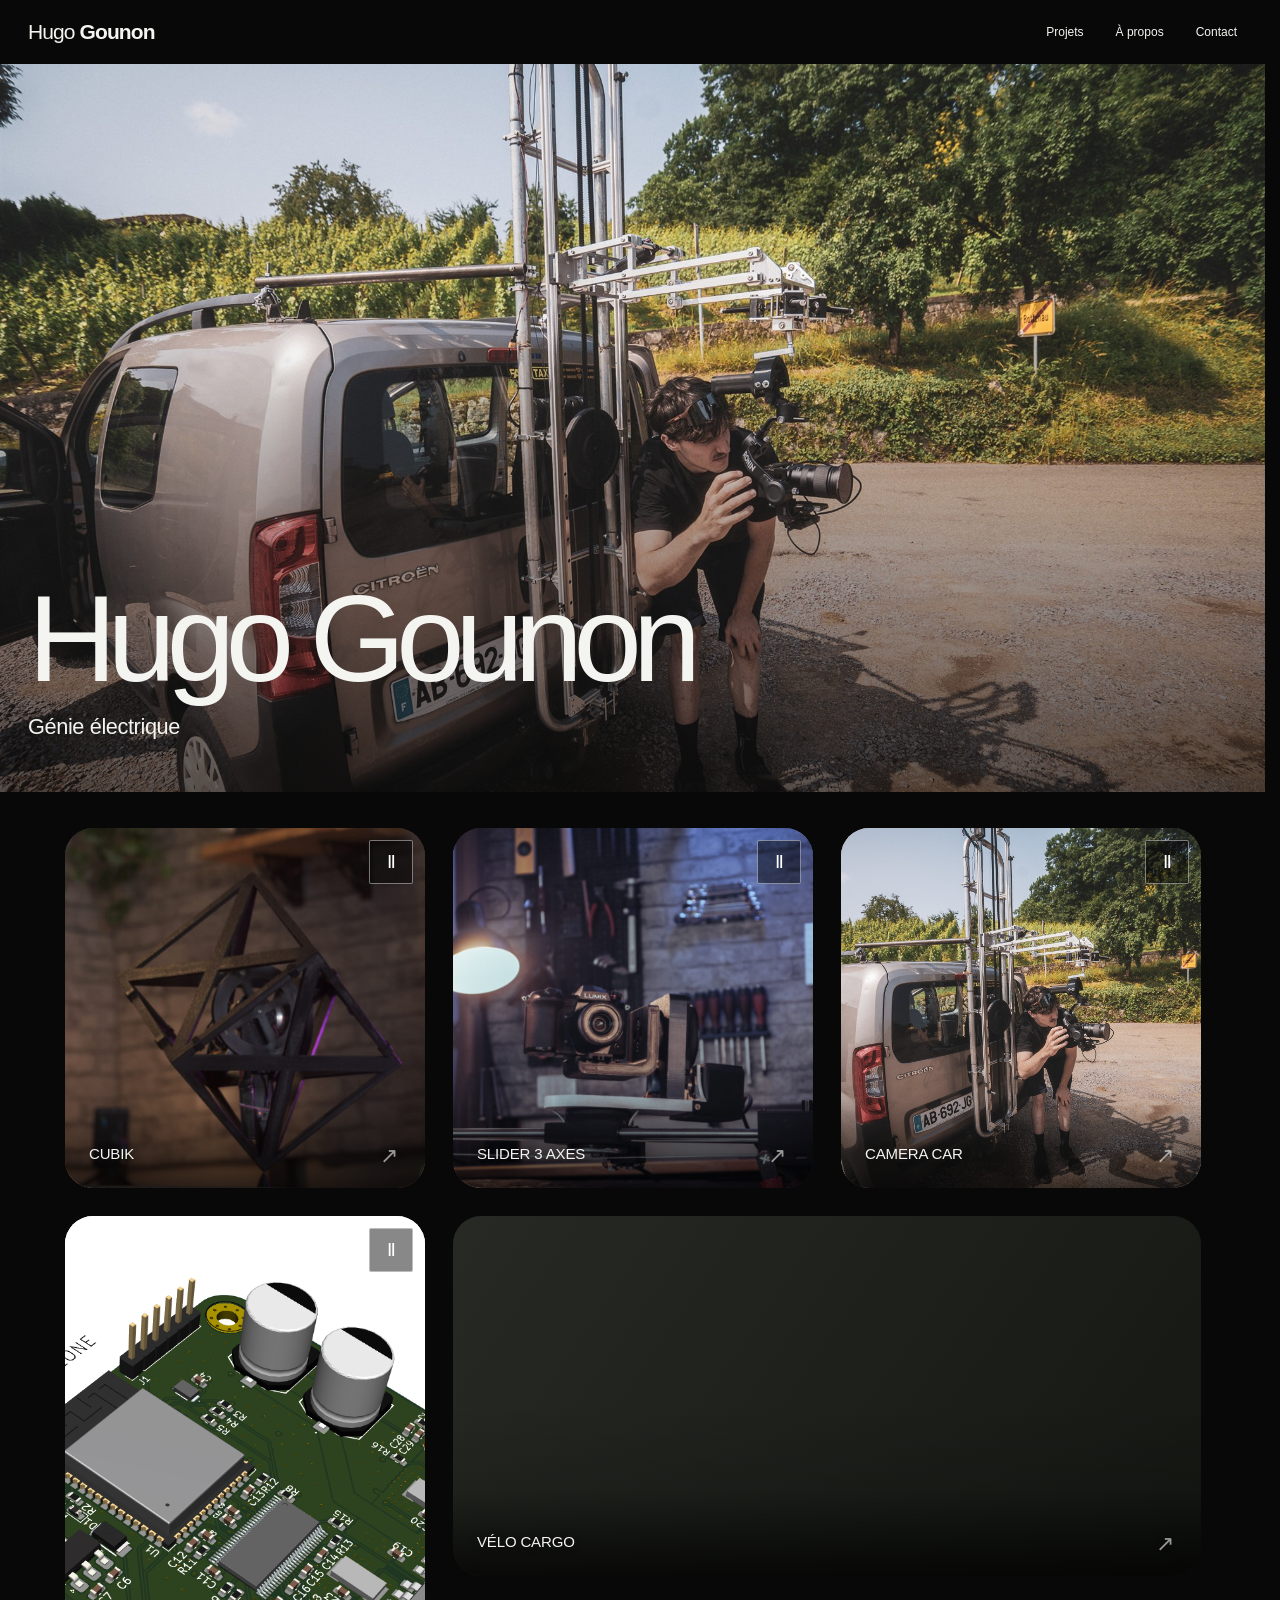
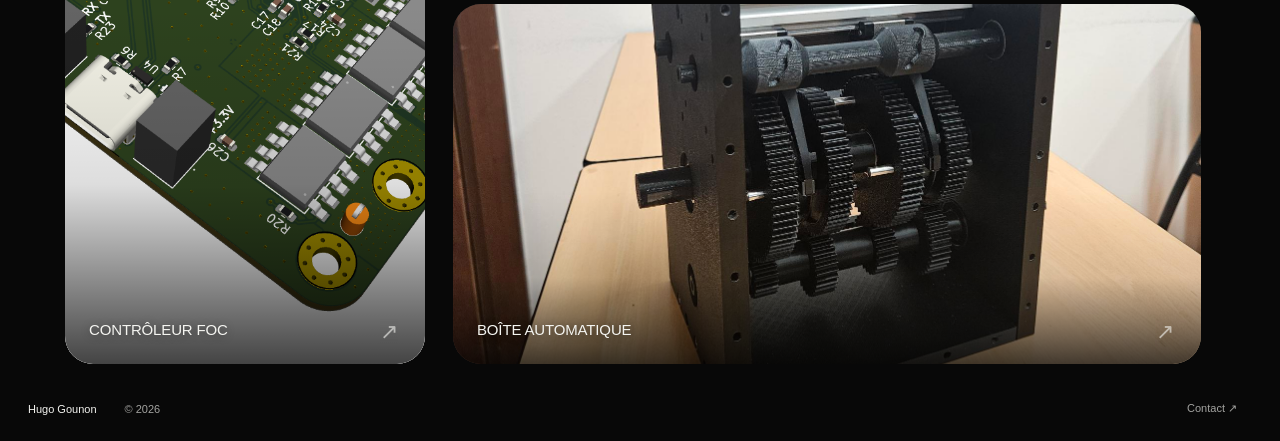
==== commit 65eaa91f: "release" ====
--- a/index.html
+++ b/index.html
@@ -25,27 +25,27 @@
       <div class="project-grid" data-count="6" data-remainder="6" data-odd="false">
         <article class="project-tile media-panel media-theme-cubik" data-media="cubik" data-media-title="CUBIK">
           <div class="media-stage" aria-hidden="true"></div><button class="media-toggle" type="button" hidden aria-label="Mettre en pause le média : CUBIK">Ⅱ</button>
-          <a class="tile-link" href="projects/cubik.html"><div class="tile-copy"><h3>CUBIK</h3><div class="tile-description"><p><span class="tile-description-text">Un cube capable de tenir sur un coin et de corriger son équilibre en temps réel.</span><span class="tile-scramble" aria-hidden="true">Un cube capable de tenir sur un coin et de corriger son équilibre en temps réel.</span></p></div></div><span class="tile-arrow" aria-hidden="true">↗</span></a>
+          <a class="tile-link" href="projects/cubik.html"><div class="tile-copy"><h3>CUBIK</h3><div class="tile-description"><p><span class="tile-description-text">Deux roues de réaction et une régulation embarquée maintiennent ce cube en équilibre sur un coin.</span><span class="tile-scramble" aria-hidden="true">Deux roues de réaction et une régulation embarquée maintiennent ce cube en équilibre sur un coin.</span></p></div></div><span class="tile-arrow" aria-hidden="true">↗</span></a>
         </article>
         <article class="project-tile media-panel media-theme-slider" data-media="slider" data-media-title="SLIDER 3 AXES">
           <div class="media-stage" aria-hidden="true"></div><button class="media-toggle" type="button" hidden aria-label="Mettre en pause le média : SLIDER 3 AXES">Ⅱ</button>
-          <a class="tile-link" href="projects/slider.html"><div class="tile-copy"><h3>SLIDER 3 AXES</h3><div class="tile-description"><p><span class="tile-description-text">Un slider motorisé pour créer et reproduire des mouvements de caméra précis.</span><span class="tile-scramble" aria-hidden="true">Un slider motorisé pour créer et reproduire des mouvements de caméra précis.</span></p></div></div><span class="tile-arrow" aria-hidden="true">↗</span></a>
+          <a class="tile-link" href="projects/slider.html"><div class="tile-copy"><h3>SLIDER 3 AXES</h3><div class="tile-description"><p><span class="tile-description-text">Un slider motorisé programmable pour reproduire des mouvements de caméra précis sur trois axes.</span><span class="tile-scramble" aria-hidden="true">Un slider motorisé programmable pour reproduire des mouvements de caméra précis sur trois axes.</span></p></div></div><span class="tile-arrow" aria-hidden="true">↗</span></a>
         </article>
         <article class="project-tile media-panel media-theme-camera-car" data-media="camera-car" data-media-title="CAMERA CAR">
           <div class="media-stage" aria-hidden="true"></div><button class="media-toggle" type="button" hidden aria-label="Mettre en pause le média : CAMERA CAR">Ⅱ</button>
-          <a class="tile-link" href="projects/camera-car.html"><div class="tile-copy"><h3>CAMERA CAR</h3><div class="tile-description"><p><span class="tile-description-text">Un bras articulé motorisé pour déplacer la caméra et varier les angles pendant la prise de vue.</span><span class="tile-scramble" aria-hidden="true">Un bras articulé motorisé pour déplacer la caméra et varier les angles pendant la prise de vue.</span></p></div></div><span class="tile-arrow" aria-hidden="true">↗</span></a>
+          <a class="tile-link" href="projects/camera-car.html"><div class="tile-copy"><h3>CAMERA CAR</h3><div class="tile-description"><p><span class="tile-description-text">Un bras articulé sur rail motorisé, piloté à distance, pour varier les angles de prise de vue.</span><span class="tile-scramble" aria-hidden="true">Un bras articulé sur rail motorisé, piloté à distance, pour varier les angles de prise de vue.</span></p></div></div><span class="tile-arrow" aria-hidden="true">↗</span></a>
         </article>
         <article class="project-tile media-panel media-theme-foc" data-media="foc" data-media-title="CONTRÔLEUR FOC">
           <div class="media-stage" aria-hidden="true"></div><button class="media-toggle" type="button" hidden aria-label="Mettre en pause le média : CONTRÔLEUR FOC">Ⅱ</button>
-          <a class="tile-link" href="projects/foc.html"><div class="tile-copy"><h3>CONTRÔLEUR FOC</h3><div class="tile-description"><p><span class="tile-description-text">Une carte de commande pour moteur brushless, conçue intégralement autour d’un ESP32.</span><span class="tile-scramble" aria-hidden="true">Une carte de commande pour moteur brushless, conçue intégralement autour d’un ESP32.</span></p></div></div><span class="tile-arrow" aria-hidden="true">↗</span></a>
+          <a class="tile-link" href="projects/foc.html"><div class="tile-copy"><h3>CONTRÔLEUR FOC</h3><div class="tile-description"><p><span class="tile-description-text">Une carte conçue sous KiCad, pilotée par ESP32 et SimpleFOC, pour commander un moteur brushless jusqu’à 36 V.</span><span class="tile-scramble" aria-hidden="true">Une carte conçue sous KiCad, pilotée par ESP32 et SimpleFOC, pour commander un moteur brushless jusqu’à 36 V.</span></p></div></div><span class="tile-arrow" aria-hidden="true">↗</span></a>
         </article>
         <article class="project-tile media-panel media-theme-cargo" data-media="cargo" data-media-title="VÉLO CARGO">
           <div class="media-stage" aria-hidden="true"></div><button class="media-toggle" type="button" hidden aria-label="Mettre en pause le média : VÉLO CARGO">Ⅱ</button>
-          <a class="tile-link" href="projects/cargo.html"><div class="tile-copy"><h3>VÉLO CARGO</h3><div class="tile-description"><p><span class="tile-description-text">Transformer un ancien VTT en vélo cargo électrique : une fabrication personnelle éprouvée sur 7 000 km.</span><span class="tile-scramble" aria-hidden="true">Transformer un ancien VTT en vélo cargo électrique : une fabrication personnelle éprouvée sur 7 000 km.</span></p></div></div><span class="tile-arrow" aria-hidden="true">↗</span></a>
+          <a class="tile-link" href="projects/cargo.html"><div class="tile-copy"><h3>VÉLO CARGO</h3><div class="tile-description"><p><span class="tile-description-text">Un ancien VTT transformé en cargo électrique : cadre soudé, direction fabriquée sur mesure et 7 000 km parcourus.</span><span class="tile-scramble" aria-hidden="true">Un ancien VTT transformé en cargo électrique : cadre soudé, direction fabriquée sur mesure et 7 000 km parcourus.</span></p></div></div><span class="tile-arrow" aria-hidden="true">↗</span></a>
         </article>
         <article class="project-tile media-panel media-theme-boite-auto" data-media="boite-auto" data-media-title="BOÎTE AUTOMATIQUE">
           <div class="media-stage" aria-hidden="true"></div><button class="media-toggle" type="button" hidden aria-label="Mettre en pause le média : BOÎTE AUTOMATIQUE">Ⅱ</button>
-          <a class="tile-link" href="projects/boite-auto.html"><div class="tile-copy"><h3>BOÎTE AUTOMATIQUE</h3><div class="tile-description"><p><span class="tile-description-text">Développer une transmission automatique associant mécanique, capteurs et pilotage électronique.</span><span class="tile-scramble" aria-hidden="true">Développer une transmission automatique associant mécanique, capteurs et pilotage électronique.</span></p></div></div><span class="tile-arrow" aria-hidden="true">↗</span></a>
+          <a class="tile-link" href="projects/boite-auto.html"><div class="tile-copy"><h3>BOÎTE AUTOMATIQUE</h3><div class="tile-description"><p><span class="tile-description-text">Un prototype de boîte automatique à quatre rapports sans embrayage, en développement pour fonctionner sous charge.</span><span class="tile-scramble" aria-hidden="true">Un prototype de boîte automatique à quatre rapports sans embrayage, en développement pour fonctionner sous charge.</span></p></div></div><span class="tile-arrow" aria-hidden="true">↗</span></a>
         </article>
       </div>
     </section>
--- a/style.css
+++ b/style.css
@@ -39,7 +39,7 @@
 .media-fallback { z-index: 0; }
 .media-slide { z-index: 1; }
 .media-video { z-index: 2; }
-.media-slide, .media-video { opacity: 0; transition: opacity 1.4s ease; }
+.media-slide, .media-video { opacity: 0; transition: opacity .6s ease; }
 .media-slide.is-active, .media-video.is-playing { opacity: 1; }
 .hero { min-height: 520px; height: calc(88svh - 64px); max-height: 1000px; display: flex; align-items: flex-end; padding: 52px var(--gutter); }
 .hero .media-stage { background: #10141c; }
@@ -55,10 +55,10 @@
 
 /* Le motif complet : 3 carrés / portrait + paysage / portrait + 2 carrés.
    Les emplacements réellement présents déterminent la taille de la grille. */
-.mosaic { --gap: 28px; max-width: 1440px; margin: 0 auto; padding: 36px clamp(24px, 4vw, 64px) 12px; container-type: inline-size; }
-.project-grid { display: grid; grid-template-columns: repeat(3, minmax(0, 1fr)); grid-auto-flow: row; grid-auto-rows: calc((100vw - 2 * var(--gutter) - 2 * var(--gap)) / 3); gap: var(--gap); }
+.mosaic { --gap: 28px; max-width: 1200px; margin: 0 auto; padding: 36px 32px 12px; container-type: inline-size; }
+.project-grid { display: grid; grid-template-columns: repeat(3, minmax(0, 1fr)); grid-auto-flow: row; grid-auto-rows: calc((min(100vw, 1200px) - 64px - 2 * var(--gap)) / 3); gap: var(--gap); }
 @supports (width: 1cqw) { .project-grid { grid-auto-rows: calc((100cqw - 2 * var(--gap)) / 3); } }
-.project-tile { border-radius: 24px; min-width: 0; min-height: 0; }
+.project-tile { border-radius: 28px; min-width: 0; min-height: 0; }
 .project-tile:nth-child(7n + 4) { grid-row: span 2; }
 .project-tile:nth-child(7n + 5) { grid-column: span 2; }
 /* Adaptation des séries courtes, sans case de remplissage. */
@@ -78,29 +78,31 @@
 .media-theme-cargo { background: linear-gradient(125deg, #272a24, #141712); }
 .media-theme-boite-auto { background: linear-gradient(150deg, #25292b, #131617); }
 .project-tile .media-stage { transition: transform .8s cubic-bezier(.2,.6,.3,1); }
-.tile-link { position: absolute; inset: 0; display: flex; justify-content: space-between; align-items: flex-end; gap: 20px; padding: 22px; background: linear-gradient(0deg, #000b, #0002 24%, transparent 48%); }
+.tile-link { position: absolute; inset: 0; display: flex; justify-content: space-between; align-items: flex-end; gap: 20px; padding: 24px; background: linear-gradient(0deg, #000b, #0002 24%, transparent 48%); }
 .tile-link h3 { font-size: 15px; font-weight: 400; line-height: 1.4; letter-spacing: -.15px; margin: 0; max-width: calc(100% - 30px); text-shadow: 0 1px 8px #0006; }
-.tile-copy { flex: 1; min-width: 0; display: grid; grid-template-rows: auto 0fr; transition: grid-template-rows .4s cubic-bezier(.2,.6,.3,1); }
-.tile-copy h3 { max-width: 100%; }
-.tile-description { min-height: 0; overflow: hidden; opacity: 0; transform: translateY(8px); transition: opacity .3s, transform .4s; }
-.tile-description p { position: relative; margin: 12px 0 0; max-width: 40ch; font-size: 13px; line-height: 1.6; color: #e3e3dd; text-shadow: 0 1px 8px #000a; }
+.tile-copy { flex: 1; min-width: 0; display: grid; grid-template-rows: auto 0fr; transition: grid-template-rows .35s cubic-bezier(.2,.6,.3,1); }
+.tile-description { min-height: 0; overflow: hidden; opacity: 0; transform: translateY(8px); transition: opacity .2s, transform .25s; }
+.tile-description p { position: relative; margin: 10px 0 0; max-width: 65ch; font-size: 14px; line-height: 1.3; color: #e3e3dd; text-shadow: 0 1px 8px #000a; }
 .tile-description-text { display: block; opacity: 0; }
+.scramble-word { position: relative; display: inline-block; }
+.scramble-word-source { opacity: 0; }
+.scramble-word-value { position: absolute; inset: 0; white-space: nowrap; overflow: hidden; }
 .tile-scramble { position: absolute; inset: 0; display: block; overflow: hidden; }
 .project-tile:focus-within .tile-copy { grid-template-rows: auto 1fr; }
-.project-tile:focus-within .tile-description { opacity: 1; transform: none; }
+.project-tile:focus-within .tile-description { opacity: 1; transform: none; transition-delay: .1s; }
 .tile-link::before { content: ''; position: absolute; inset: 0; z-index: -1; opacity: 0; background: linear-gradient(0deg, #000d, #0006 45%, transparent 80%); transition: opacity .4s; }
 .project-tile:focus-within .tile-link::before { opacity: 1; }
-.tile-arrow { flex-shrink: 0; font-size: 22px; line-height: 1; opacity: 0; transform: translate(-3px, 3px); transition: opacity .25s, transform .25s; }
+.tile-arrow { position: absolute; right: 24px; bottom: 24px; font-size: 22px; line-height: 1; opacity: .6; transform: translate(-3px, 3px); transition: opacity .25s, transform .25s; }
 .tile-link:focus-visible { outline-offset: -5px; }
 .project-tile:focus-within .tile-arrow { opacity: 1; transform: none; }
 @media (hover: hover) and (pointer: fine) {
   .project-tile:hover .tile-copy { grid-template-rows: auto 1fr; }
-  .project-tile:hover .tile-description { opacity: 1; transform: none; }
+  .project-tile:hover .tile-description { opacity: 1; transform: none; transition-delay: .1s; }
   .project-tile:hover .tile-link::before { opacity: 1; }
   .project-tile:hover .media-stage { transform: scale(1.025); }
   .project-tile:hover .tile-arrow { opacity: 1; transform: none; }
 }
-@media (hover: none) {
+@media (hover: none), (pointer: coarse) {
   .tile-arrow { opacity: 1; transform: none; }
   .tile-copy { grid-template-rows: auto 1fr; }
   .tile-description { opacity: 1; transform: none; }
@@ -178,7 +180,7 @@
 .pagination-label { display: block; font-size: 10px; line-height: 1.7; color: #a3aba0; margin-bottom: 8px; }
 .project-page footer { border-top: 1px solid var(--line); }
 
-@media (max-width: 800px) and (min-width: 561px) {
+@media (max-width: 1000px) and (min-width: 641px) {
   .project-grid { grid-template-columns: repeat(2, minmax(0, 1fr)); grid-auto-rows: calc((100cqw - var(--gap)) / 2); }
   .project-tile:nth-child(n) { grid-column: auto; grid-row: auto; }
   .project-grid[data-count="2"] .project-tile:nth-child(2) { grid-column: auto; }
@@ -193,9 +195,10 @@
   .project-facts { position: static; }
   .project-facts dl { display: grid; grid-template-columns: repeat(2, minmax(0, 1fr)); gap: 0 24px; }
 }
-@media (max-width: 560px) {
+@media (max-width: 640px) {
   :root { --gutter: 24px; --gap: 12px; }
-  .mosaic { --gap: 22px; padding-top: 26px; }
+  .mosaic { --gap: 22px; padding: 26px 24px 12px; }
+  .project-tile { border-radius: 20px; }
   html { scroll-padding-top: 68px; }
   .site-header { height: 60px; gap: 14px; }
   .wordmark { font-size: 16px; letter-spacing: -.6px; }
@@ -211,7 +214,7 @@
   .project-tile:nth-child(7n + 5), .project-grid[data-count="2"] .project-tile:nth-child(2) { aspect-ratio: 4 / 3; }
   .tile-link { padding: 19px; }
   .tile-link h3 { font-size: 14px; }
-  .tile-arrow { opacity: 1; transform: none; }
+  .tile-arrow { right: 19px; bottom: 19px; opacity: 1; transform: none; }
   footer { gap: 18px; padding-top: 24px; padding-bottom: 24px; font-size: 10px; }
   .dialog-header { padding: 12px 24px; }
   .dialog-content { padding-top: 38px; }
